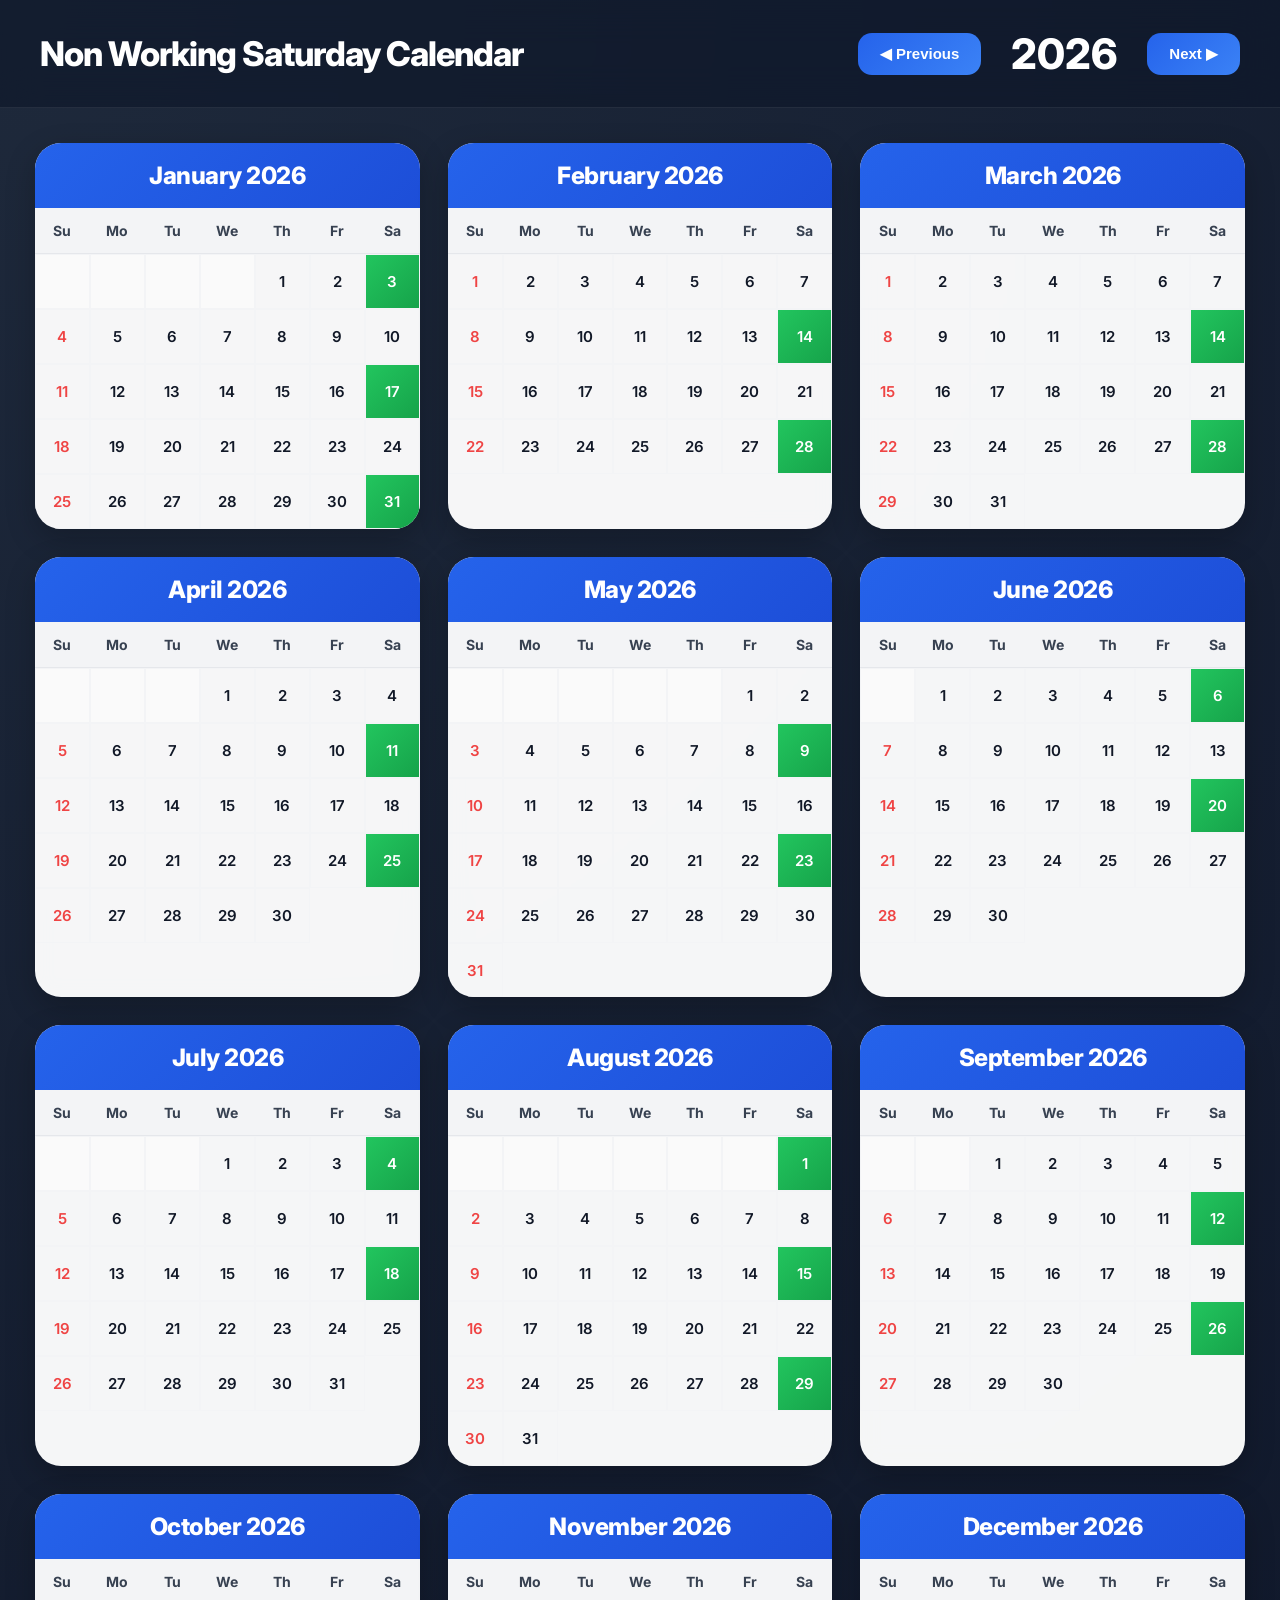
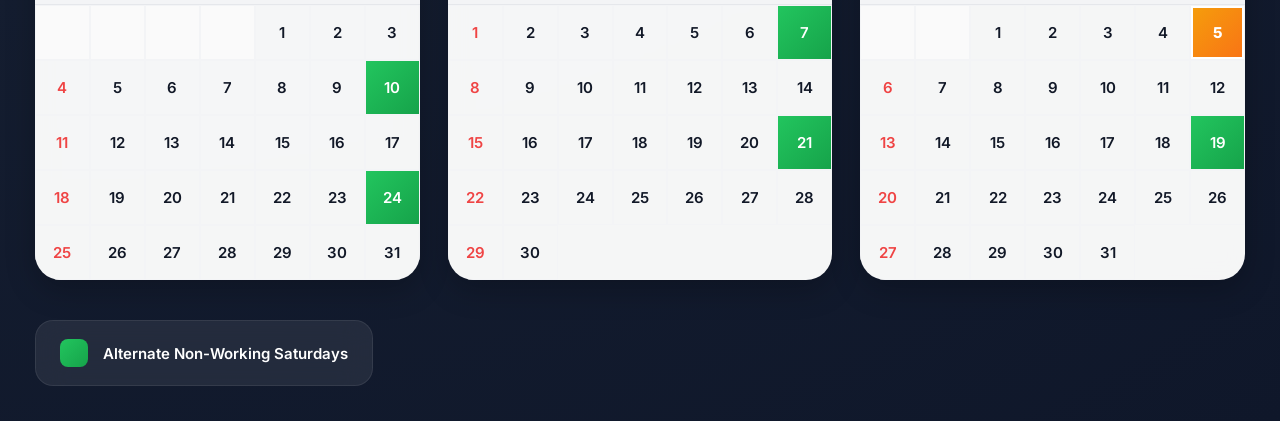
==== index.html @ d21ef408 "Add initial HTML structure for calendar app" ====
<!DOCTYPE html>
<html lang="en">
<head>
<meta charset="UTF-8" />
<meta name="viewport" content="width=device-width, initial-scale=1.0"/>

<title> Non Working Saturday Calendar</title>

<link rel="preconnect" href="https://fonts.googleapis.com">
<link href="https://fonts.googleapis.com/css2?family=Inter:wght@400;500;600;700;800&display=swap" rel="stylesheet">

<style>

:root{

    --bg:#0f172a;
    --card:#ffffff;
    --primary:#2563eb;
    --primary-dark:#1d4ed8;
    --green:#22c55e;
    --red:#ef4444;
    --text:#111827;
    --muted:#6b7280;
    --border:#e5e7eb;
}

*{
    margin:0;
    padding:0;
    box-sizing:border-box;
}

body{

    font-family:'Inter',sans-serif;
    background:
        radial-gradient(circle at top left,#1e293b,#0f172a);
    min-height:100vh;
    color:white;
}

/* HEADER */

.topbar{

    display:flex;
    justify-content:space-between;
    align-items:center;

    padding:28px 40px;

    backdrop-filter:blur(20px);

    background:rgba(15,23,42,0.65);

    border-bottom:1px solid rgba(255,255,255,0.08);

    position:sticky;
    top:0;
    z-index:999;
}

.logo{

    font-size:34px;
    font-weight:800;
    letter-spacing:-1px;
}

.controls{

    display:flex;
    align-items:center;
    gap:18px;
}

.nav-btn{

    border:none;
    background:linear-gradient(
        135deg,
        var(--primary),
        #3b82f6
    );

    color:white;

    padding:12px 22px;

    border-radius:14px;

    font-size:15px;
    font-weight:700;

    cursor:pointer;

    transition:0.25s;
}

.nav-btn:hover{

    transform:translateY(-2px);

    background:linear-gradient(
        135deg,
        var(--primary-dark),
        var(--primary)
    );
}

.year{

    font-size:42px;
    font-weight:800;
    min-width:130px;
    text-align:center;
}

/* MAIN */

.container{

    padding:35px;
}

/* GRID */

.calendar-grid{

    display:grid;

    grid-template-columns:
        repeat(auto-fit,minmax(340px,1fr));

    gap:28px;
}

/* CARD */

.month-card{

    background:rgba(255,255,255,0.96);

    backdrop-filter:blur(10px);

    border-radius:26px;

    overflow:hidden;

    box-shadow:
        0 10px 30px rgba(0,0,0,0.22);

    transition:0.3s;
}

.month-card:hover{

    transform:translateY(-6px);

    box-shadow:
        0 18px 40px rgba(0,0,0,0.30);
}

.month-header{

    background:
        linear-gradient(
            135deg,
            #2563eb,
            #1d4ed8
        );

    padding:18px;

    text-align:center;

    font-size:24px;
    font-weight:800;

    color:white;

    letter-spacing:-0.5px;
}

/* WEEK HEADER */

.week-header,
.days-grid{

    display:grid;
    grid-template-columns:repeat(7,1fr);
}

.week-header div{

    text-align:center;

    padding:14px 0;

    background:#f3f4f6;

    color:#374151;

    font-weight:700;

    font-size:14px;

    border-bottom:1px solid var(--border);
}

/* DAY CELL */

.day{

    aspect-ratio:1/1;

    display:flex;

    align-items:center;
    justify-content:center;

    font-size:15px;
    font-weight:600;

    color:var(--text);

    border:1px solid #f3f4f6;

    transition:0.2s;

    position:relative;
}

.day:hover{

    background:#eff6ff;
}

.empty{

    background:#fafafa;
}

.sunday{

    color:var(--red);
}

.non-working{

    background:
        linear-gradient(
            135deg,
            #22c55e,
            #16a34a
        );

    color:white;
}

.today{

    background:
        linear-gradient(
            135deg,
            #f59e0b,
            #f97316
        );

    color:white;

    font-weight:800;

    box-shadow:
        inset 0 0 0 2px white;
}

/* LEGEND */

.legend{

    display:flex;
    align-items:center;
    gap:15px;

    margin-top:40px;

    background:rgba(255,255,255,0.08);

    border:1px solid rgba(255,255,255,0.08);

    padding:18px 24px;

    border-radius:18px;

    width:max-content;

    backdrop-filter:blur(15px);
}

.legend-box{

    width:28px;
    height:28px;

    border-radius:8px;

    background:
        linear-gradient(
            135deg,
            #22c55e,
            #16a34a
        );
}

.legend span{

    font-size:15px;
    font-weight:600;
}

/* MOBILE */

@media(max-width:768px){

    .topbar{

        flex-direction:column;
        gap:20px;
        padding:25px;
    }

    .controls{

        width:100%;
        justify-content:center;
    }

    .logo{

        font-size:28px;
    }

    .year{

        font-size:32px;
    }

    .container{

        padding:20px;
    }

    .calendar-grid{

        grid-template-columns:1fr;
    }
}

</style>
</head>

<body>

<div class="topbar">

    <div class="logo">
        Non Working Saturday Calendar
    </div>

    <div class="controls">

        <button class="nav-btn"
            onclick="changeYear(-1)">
            ◀ Previous
        </button>

        <div class="year"
            id="yearTitle">
            2026
        </div>

        <button class="nav-btn"
            onclick="changeYear(1)">
            Next ▶
        </button>

    </div>

</div>

<div class="container">

    <div class="calendar-grid"
        id="calendarGrid">
    </div>

    <div class="legend">

        <div class="legend-box"></div>

        <span>
            Alternate Non-Working Saturdays
        </span>

    </div>

</div>

<script>

let currentYear = 2026;

const months = [

    "January","February","March","April",
    "May","June","July","August",
    "September","October","November","December"
];

function changeYear(step){

    currentYear += step;

    renderCalendar();
}

function isNonWorkingSaturday(
    year,
    month,
    day
){

    const date =
        new Date(year,month,day);

    if(date.getDay() !== 6){
        return false;
    }

    const reference =
        new Date(2026,0,3);

    const diff =
        Math.floor(
            (date - reference) /
            (1000 * 60 * 60 * 24)
        );

    const weeks =
        Math.floor(diff / 7);

    return weeks % 2 === 0;
}

function renderCalendar(){

    document.getElementById(
        "yearTitle"
    ).innerText = currentYear;

    const grid =
        document.getElementById(
            "calendarGrid"
        );

    grid.innerHTML = "";

    for(let month=0; month<12; month++){

        const card =
            document.createElement("div");

        card.className = "month-card";

        // Header
        const header =
            document.createElement("div");

        header.className =
            "month-header";

        header.innerText =
            `${months[month]} ${currentYear}`;

        card.appendChild(header);

        // Week Header
        const weekHeader =
            document.createElement("div");

        weekHeader.className =
            "week-header";

        ["Su","Mo","Tu","We","Th","Fr","Sa"]
            .forEach(day => {

                const el =
                    document.createElement("div");

                el.innerText = day;

                weekHeader.appendChild(el);
            });

        card.appendChild(weekHeader);

        // Days Grid
        const daysGrid =
            document.createElement("div");

        daysGrid.className =
            "days-grid";

        const firstDay =
            new Date(
                currentYear,
                month,
                1
            ).getDay();

        const totalDays =
            new Date(
                currentYear,
                month + 1,
                0
            ).getDate();

        // Empty cells
        for(let i=0; i<firstDay; i++){

            const empty =
                document.createElement("div");

            empty.className =
                "day empty";

            daysGrid.appendChild(empty);
        }

        // Actual days
        for(let day=1; day<=totalDays; day++){

            const cell =
                document.createElement("div");

            cell.className = "day";

            cell.innerText = day;

            const date =
                new Date(
                    currentYear,
                    month,
                    day
                );

            // Sunday
            if(date.getDay() === 0){

                cell.classList.add("sunday");
            }

            // Alternate Saturday
            if(
                isNonWorkingSaturday(
                    currentYear,
                    month,
                    day
                )
            ){

                cell.classList.add(
                    "non-working"
                );
            }

            // Today
            const today =
                new Date();

            if(
                today.getDate() === day &&
                today.getMonth() === month &&
                today.getFullYear() === currentYear
            ){

                cell.classList.add("today");
            }

            daysGrid.appendChild(cell);
        }

        card.appendChild(daysGrid);

        grid.appendChild(card);
    }
}

renderCalendar();

</script>

</body>
</html>
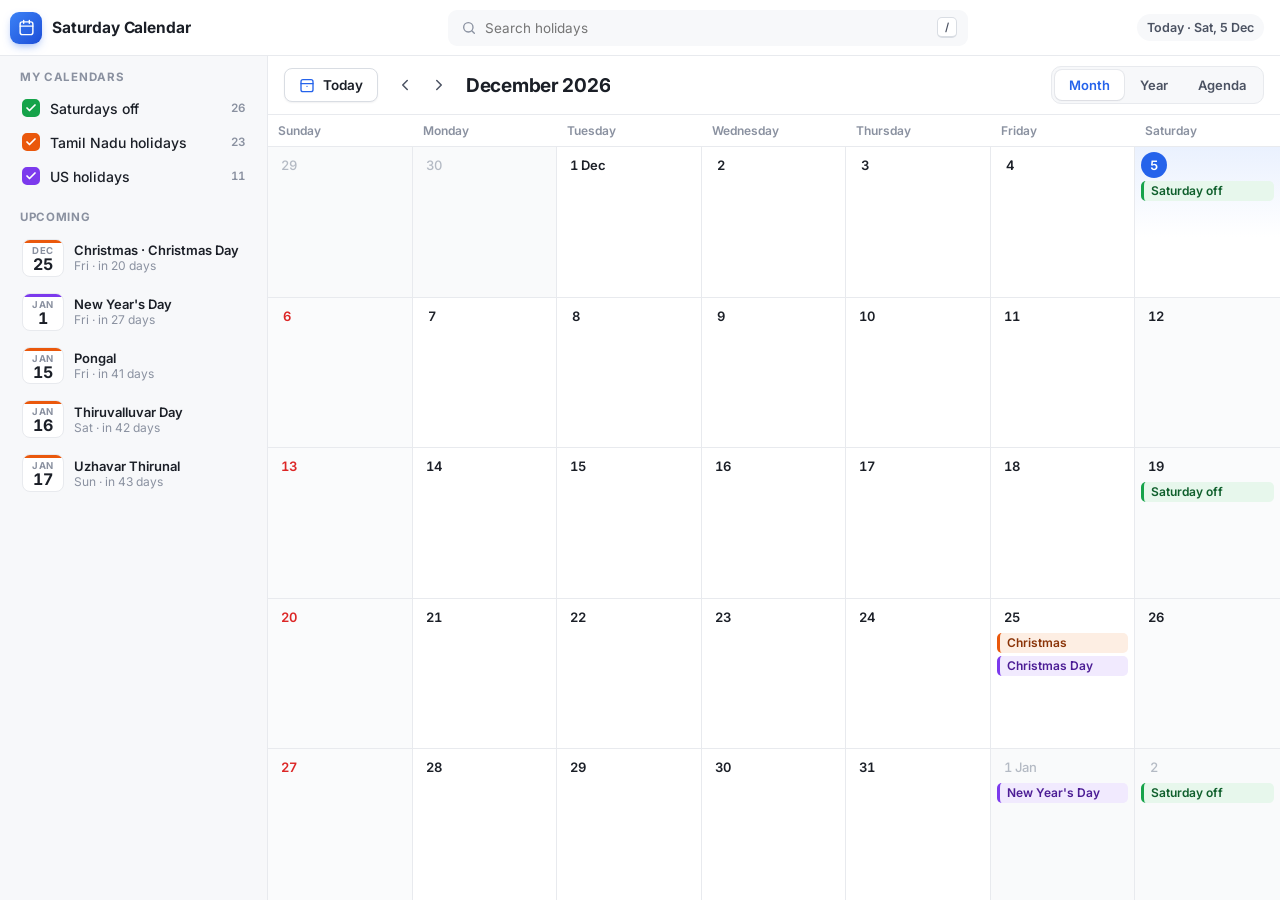
==== commit 715c3235: "Merge pull request #1 from Elanchezhiyan-P/dev Redesign calendar: month/year/agenda views with TN & " ====
--- a/index.html
+++ b/index.html
@@ -2,604 +2,89 @@
 <html lang="en">
 <head>
 <meta charset="UTF-8" />
-<meta name="viewport" content="width=device-width, initial-scale=1.0"/>
-
-<title> Non Working Saturday Calendar</title>
-
+<meta name="viewport" content="width=device-width, initial-scale=1.0" />
+<title>Saturday Calendar</title>
+<meta name="description" content="Alternate non-working Saturdays with Tamil Nadu and US public holidays — day, week, month, year and agenda views." />
 <link rel="preconnect" href="https://fonts.googleapis.com">
-<link href="https://fonts.googleapis.com/css2?family=Inter:wght@400;500;600;700;800&display=swap" rel="stylesheet">
-
-<style>
-
-:root{
-
-    --bg:#0f172a;
-    --card:#ffffff;
-    --primary:#2563eb;
-    --primary-dark:#1d4ed8;
-    --green:#22c55e;
-    --red:#ef4444;
-    --text:#111827;
-    --muted:#6b7280;
-    --border:#e5e7eb;
-}
-
-*{
-    margin:0;
-    padding:0;
-    box-sizing:border-box;
-}
-
-body{
-
-    font-family:'Inter',sans-serif;
-    background:
-        radial-gradient(circle at top left,#1e293b,#0f172a);
-    min-height:100vh;
-    color:white;
-}
-
-/* HEADER */
-
-.topbar{
-
-    display:flex;
-    justify-content:space-between;
-    align-items:center;
-
-    padding:28px 40px;
-
-    backdrop-filter:blur(20px);
-
-    background:rgba(15,23,42,0.65);
-
-    border-bottom:1px solid rgba(255,255,255,0.08);
-
-    position:sticky;
-    top:0;
-    z-index:999;
-}
-
-.logo{
-
-    font-size:34px;
-    font-weight:800;
-    letter-spacing:-1px;
-}
-
-.controls{
-
-    display:flex;
-    align-items:center;
-    gap:18px;
-}
-
-.nav-btn{
-
-    border:none;
-    background:linear-gradient(
-        135deg,
-        var(--primary),
-        #3b82f6
-    );
-
-    color:white;
-
-    padding:12px 22px;
-
-    border-radius:14px;
-
-    font-size:15px;
-    font-weight:700;
-
-    cursor:pointer;
-
-    transition:0.25s;
-}
-
-.nav-btn:hover{
-
-    transform:translateY(-2px);
-
-    background:linear-gradient(
-        135deg,
-        var(--primary-dark),
-        var(--primary)
-    );
-}
-
-.year{
-
-    font-size:42px;
-    font-weight:800;
-    min-width:130px;
-    text-align:center;
-}
-
-/* MAIN */
-
-.container{
-
-    padding:35px;
-}
-
-/* GRID */
-
-.calendar-grid{
-
-    display:grid;
-
-    grid-template-columns:
-        repeat(auto-fit,minmax(340px,1fr));
-
-    gap:28px;
-}
-
-/* CARD */
-
-.month-card{
-
-    background:rgba(255,255,255,0.96);
-
-    backdrop-filter:blur(10px);
-
-    border-radius:26px;
-
-    overflow:hidden;
-
-    box-shadow:
-        0 10px 30px rgba(0,0,0,0.22);
-
-    transition:0.3s;
-}
-
-.month-card:hover{
-
-    transform:translateY(-6px);
-
-    box-shadow:
-        0 18px 40px rgba(0,0,0,0.30);
-}
-
-.month-header{
-
-    background:
-        linear-gradient(
-            135deg,
-            #2563eb,
-            #1d4ed8
-        );
-
-    padding:18px;
-
-    text-align:center;
-
-    font-size:24px;
-    font-weight:800;
-
-    color:white;
-
-    letter-spacing:-0.5px;
-}
-
-/* WEEK HEADER */
-
-.week-header,
-.days-grid{
-
-    display:grid;
-    grid-template-columns:repeat(7,1fr);
-}
-
-.week-header div{
-
-    text-align:center;
-
-    padding:14px 0;
-
-    background:#f3f4f6;
-
-    color:#374151;
-
-    font-weight:700;
-
-    font-size:14px;
-
-    border-bottom:1px solid var(--border);
-}
-
-/* DAY CELL */
-
-.day{
-
-    aspect-ratio:1/1;
-
-    display:flex;
-
-    align-items:center;
-    justify-content:center;
-
-    font-size:15px;
-    font-weight:600;
-
-    color:var(--text);
-
-    border:1px solid #f3f4f6;
-
-    transition:0.2s;
-
-    position:relative;
-}
-
-.day:hover{
-
-    background:#eff6ff;
-}
-
-.empty{
-
-    background:#fafafa;
-}
-
-.sunday{
-
-    color:var(--red);
-}
-
-.non-working{
-
-    background:
-        linear-gradient(
-            135deg,
-            #22c55e,
-            #16a34a
-        );
-
-    color:white;
-}
-
-.today{
-
-    background:
-        linear-gradient(
-            135deg,
-            #f59e0b,
-            #f97316
-        );
-
-    color:white;
-
-    font-weight:800;
-
-    box-shadow:
-        inset 0 0 0 2px white;
-}
-
-/* LEGEND */
-
-.legend{
-
-    display:flex;
-    align-items:center;
-    gap:15px;
-
-    margin-top:40px;
-
-    background:rgba(255,255,255,0.08);
-
-    border:1px solid rgba(255,255,255,0.08);
-
-    padding:18px 24px;
-
-    border-radius:18px;
-
-    width:max-content;
-
-    backdrop-filter:blur(15px);
-}
-
-.legend-box{
-
-    width:28px;
-    height:28px;
-
-    border-radius:8px;
-
-    background:
-        linear-gradient(
-            135deg,
-            #22c55e,
-            #16a34a
-        );
-}
-
-.legend span{
-
-    font-size:15px;
-    font-weight:600;
-}
-
-/* MOBILE */
-
-@media(max-width:768px){
-
-    .topbar{
-
-        flex-direction:column;
-        gap:20px;
-        padding:25px;
-    }
-
-    .controls{
-
-        width:100%;
-        justify-content:center;
-    }
-
-    .logo{
-
-        font-size:28px;
-    }
-
-    .year{
-
-        font-size:32px;
-    }
-
-    .container{
-
-        padding:20px;
-    }
-
-    .calendar-grid{
-
-        grid-template-columns:1fr;
-    }
-}
-
-</style>
+<link rel="preconnect" href="https://fonts.gstatic.com" crossorigin>
+<link href="https://fonts.googleapis.com/css2?family=Inter:wght@400;500;600;700&display=swap" rel="stylesheet">
+<link rel="stylesheet" href="styles.css">
 </head>
-
 <body>
 
-<div class="topbar">
+<!-- ===== App bar ===== -->
+<header class="appbar">
+  <div class="appbar-left">
+    <button class="icon-btn menu-btn" id="menuBtn" aria-label="Toggle sidebar" title="Toggle sidebar">
+      <svg viewBox="0 0 24 24"><path d="M4 6h16M4 12h16M4 18h16"/></svg>
+    </button>
+    <div class="brand">
+      <div class="logo" aria-hidden="true">
+        <svg viewBox="0 0 24 24"><rect x="3" y="4" width="18" height="18" rx="3"/><path d="M16 2v4M8 2v4M3 10h18"/></svg>
+      </div>
+      <span class="brand-name">Saturday Calendar</span>
+    </div>
+  </div>
 
-    <div class="logo">
-        Non Working Saturday Calendar
+  <div class="search" id="searchBox">
+    <svg viewBox="0 0 24 24"><circle cx="11" cy="11" r="7"/><path d="m20 20-3.5-3.5"/></svg>
+    <input id="search" type="search" placeholder="Search holidays" autocomplete="off" aria-label="Search holidays" />
+    <kbd>/</kbd>
+    <div class="search-results" id="searchResults" role="listbox" hidden></div>
+  </div>
+
+  <div class="appbar-right">
+    <div class="today-pill" id="todayPill"></div>
+  </div>
+</header>
+
+<div class="shell">
+  <!-- ===== Sidebar ===== -->
+  <aside class="sidebar" id="sidebar">
+    <section class="side-sec">
+      <h3>My calendars</h3>
+      <div class="cals" role="group" aria-label="Show on calendar">
+        <label class="cal sat"><input type="checkbox" data-key="sat" checked><span class="box"><svg viewBox="0 0 24 24"><path d="M20 6 9 17l-5-5"/></svg></span><span class="cal-name">Saturdays off</span><span class="cal-count" id="c-sat"></span></label>
+        <label class="cal tn"><input type="checkbox" data-key="tn" checked><span class="box"><svg viewBox="0 0 24 24"><path d="M20 6 9 17l-5-5"/></svg></span><span class="cal-name">Tamil Nadu holidays</span><span class="cal-count" id="c-tn"></span></label>
+        <label class="cal us"><input type="checkbox" data-key="us" checked><span class="box"><svg viewBox="0 0 24 24"><path d="M20 6 9 17l-5-5"/></svg></span><span class="cal-name">US holidays</span><span class="cal-count" id="c-us"></span></label>
+      </div>
+      <p class="side-note" id="tnNote" hidden></p>
+    </section>
+
+    <section class="side-sec">
+      <h3>Upcoming</h3>
+      <div class="upcoming" id="upcoming"></div>
+    </section>
+  </aside>
+  <div class="scrim" id="scrim"></div>
+
+  <!-- ===== Main ===== -->
+  <main class="main">
+    <div class="toolbar">
+      <div class="tb-left">
+        <button class="btn" id="todayBtn" title="Go to today (T)">
+          <svg viewBox="0 0 24 24"><rect x="3" y="4" width="18" height="18" rx="3"/><path d="M3 10h18M12 14h.01"/></svg>
+          Today
+        </button>
+        <div class="nav-arrows">
+          <button class="icon-btn" id="prevBtn" aria-label="Previous" title="Previous (←)"><svg viewBox="0 0 24 24"><path d="m15 18-6-6 6-6"/></svg></button>
+          <button class="icon-btn" id="nextBtn" aria-label="Next" title="Next (→)"><svg viewBox="0 0 24 24"><path d="m9 18 6-6-6-6"/></svg></button>
+        </div>
+        <h1 class="range" id="rangeTitle" aria-live="polite"></h1>
+      </div>
+      <div class="views" role="tablist" aria-label="Calendar view">
+        <button role="tab" data-view="month" title="Month (M)">Month</button>
+        <button role="tab" data-view="year" title="Year (Y)">Year</button>
+        <button role="tab" data-view="agenda" title="Agenda (A)">Agenda</button>
+      </div>
     </div>
-
-    <div class="controls">
-
-        <button class="nav-btn"
-            onclick="changeYear(-1)">
-            ◀ Previous
-        </button>
-
-        <div class="year"
-            id="yearTitle">
-            2026
-        </div>
-
-        <button class="nav-btn"
-            onclick="changeYear(1)">
-            Next ▶
-        </button>
-
-    </div>
-
+    <div class="view" id="view"></div>
+  </main>
 </div>
 
-<div class="container">
+<div class="pop" id="pop" role="dialog" aria-modal="false" hidden></div>
+<div class="tip" id="tip" role="tooltip"></div>
 
-    <div class="calendar-grid"
-        id="calendarGrid">
-    </div>
-
-    <div class="legend">
-
-        <div class="legend-box"></div>
-
-        <span>
-            Alternate Non-Working Saturdays
-        </span>
-
-    </div>
-
-</div>
-
-<script>
-
-let currentYear = 2026;
-
-const months = [
-
-    "January","February","March","April",
-    "May","June","July","August",
-    "September","October","November","December"
-];
-
-function changeYear(step){
-
-    currentYear += step;
-
-    renderCalendar();
-}
-
-function isNonWorkingSaturday(
-    year,
-    month,
-    day
-){
-
-    const date =
-        new Date(year,month,day);
-
-    if(date.getDay() !== 6){
-        return false;
-    }
-
-    const reference =
-        new Date(2026,0,3);
-
-    const diff =
-        Math.floor(
-            (date - reference) /
-            (1000 * 60 * 60 * 24)
-        );
-
-    const weeks =
-        Math.floor(diff / 7);
-
-    return weeks % 2 === 0;
-}
-
-function renderCalendar(){
-
-    document.getElementById(
-        "yearTitle"
-    ).innerText = currentYear;
-
-    const grid =
-        document.getElementById(
-            "calendarGrid"
-        );
-
-    grid.innerHTML = "";
-
-    for(let month=0; month<12; month++){
-
-        const card =
-            document.createElement("div");
-
-        card.className = "month-card";
-
-        // Header
-        const header =
-            document.createElement("div");
-
-        header.className =
-            "month-header";
-
-        header.innerText =
-            `${months[month]} ${currentYear}`;
-
-        card.appendChild(header);
-
-        // Week Header
-        const weekHeader =
-            document.createElement("div");
-
-        weekHeader.className =
-            "week-header";
-
-        ["Su","Mo","Tu","We","Th","Fr","Sa"]
-            .forEach(day => {
-
-                const el =
-                    document.createElement("div");
-
-                el.innerText = day;
-
-                weekHeader.appendChild(el);
-            });
-
-        card.appendChild(weekHeader);
-
-        // Days Grid
-        const daysGrid =
-            document.createElement("div");
-
-        daysGrid.className =
-            "days-grid";
-
-        const firstDay =
-            new Date(
-                currentYear,
-                month,
-                1
-            ).getDay();
-
-        const totalDays =
-            new Date(
-                currentYear,
-                month + 1,
-                0
-            ).getDate();
-
-        // Empty cells
-        for(let i=0; i<firstDay; i++){
-
-            const empty =
-                document.createElement("div");
-
-            empty.className =
-                "day empty";
-
-            daysGrid.appendChild(empty);
-        }
-
-        // Actual days
-        for(let day=1; day<=totalDays; day++){
-
-            const cell =
-                document.createElement("div");
-
-            cell.className = "day";
-
-            cell.innerText = day;
-
-            const date =
-                new Date(
-                    currentYear,
-                    month,
-                    day
-                );
-
-            // Sunday
-            if(date.getDay() === 0){
-
-                cell.classList.add("sunday");
-            }
-
-            // Alternate Saturday
-            if(
-                isNonWorkingSaturday(
-                    currentYear,
-                    month,
-                    day
-                )
-            ){
-
-                cell.classList.add(
-                    "non-working"
-                );
-            }
-
-            // Today
-            const today =
-                new Date();
-
-            if(
-                today.getDate() === day &&
-                today.getMonth() === month &&
-                today.getFullYear() === currentYear
-            ){
-
-                cell.classList.add("today");
-            }
-
-            daysGrid.appendChild(cell);
-        }
-
-        card.appendChild(daysGrid);
-
-        grid.appendChild(card);
-    }
-}
-
-renderCalendar();
-
-</script>
-
+<script src="app.js"></script>
 </body>
 </html>
--- a/styles.css
+++ b/styles.css
@@ -0,0 +1,281 @@
+/* =========================================================
+   Saturday Calendar — Outlook-style white theme
+   ========================================================= */
+:root{
+  --bg:#ffffff;
+  --side:#f7f8fa;
+  --subtle:#fafbfc;
+  --hover:#f2f4f7;
+  --line:#e8eaee;
+  --line-2:#d9dde3;
+  --ink:#1b1f27;
+  --ink-2:#4b5262;
+  --ink-3:#8a91a0;
+
+  --accent:#2563eb;
+  --accent-2:#1d4ed8;
+  --accent-soft:#eaf1fe;
+  --accent-ring:rgba(37,99,235,.25);
+  --now:#e11d48;
+  --sun:#dc2626;
+
+  /* calendar colours: strong / soft background / ink text */
+  --sat:#16a34a;  --sat-soft:#e7f7ec;  --sat-ink:#0f5f2c;
+  --tn:#ea580c;   --tn-soft:#fdeee3;   --tn-ink:#8a3307;
+  --us:#7c3aed;   --us-soft:#f1eafe;   --us-ink:#4c1d95;
+
+  --r:10px;
+  --shadow-sm:0 1px 2px rgba(16,24,40,.06);
+  --shadow-md:0 4px 12px -2px rgba(16,24,40,.10),0 2px 4px -2px rgba(16,24,40,.06);
+  --shadow-lg:0 20px 48px -12px rgba(16,24,40,.28),0 4px 10px -4px rgba(16,24,40,.08);
+}
+
+*{margin:0;padding:0;box-sizing:border-box}
+html,body{height:100%}
+body{
+  font-family:"Segoe UI Variable Text","Segoe UI",Inter,system-ui,-apple-system,sans-serif;
+  color:var(--ink);background:var(--bg);font-size:14px;
+  display:grid;grid-template-rows:56px minmax(0,1fr);overflow:hidden;
+  -webkit-font-smoothing:antialiased;
+}
+button{font:inherit;color:inherit;background:none;border:0;cursor:pointer}
+svg{display:block;fill:none;stroke:currentColor;stroke-width:2;stroke-linecap:round;stroke-linejoin:round}
+kbd{font-family:inherit;font-size:11px;font-weight:600;color:var(--ink-2);background:#fff;border:1px solid var(--line-2);border-bottom-width:2px;border-radius:5px;padding:0 5px;min-width:20px;display:inline-block;text-align:center;line-height:18px}
+.num{font-variant-numeric:tabular-nums}
+:focus-visible{outline:2px solid var(--accent);outline-offset:2px}
+
+/* ---------- Buttons ---------- */
+.icon-btn{width:34px;height:34px;border-radius:8px;display:grid;place-items:center;color:var(--ink-2);transition:background .12s,color .12s}
+.icon-btn:hover{background:var(--hover);color:var(--ink)}
+.icon-btn svg{width:18px;height:18px}
+.icon-btn.sm{width:28px;height:28px}
+.icon-btn.sm svg{width:16px;height:16px}
+.btn{height:34px;padding:0 14px;border-radius:8px;border:1px solid var(--line-2);background:#fff;display:inline-flex;align-items:center;gap:8px;font-weight:600;font-size:13.5px;box-shadow:var(--shadow-sm);transition:background .12s,border-color .12s}
+.btn:hover{background:var(--hover)}
+.btn svg{width:16px;height:16px;color:var(--accent)}
+
+/* ---------- App bar ---------- */
+.appbar{
+  display:grid;grid-template-columns:268px minmax(0,1fr) auto;align-items:center;gap:16px;
+  padding:0 16px 0 10px;border-bottom:1px solid var(--line);background:#fff;position:relative;z-index:30;
+}
+.appbar-left{display:flex;align-items:center;gap:6px}
+.brand{display:flex;align-items:center;gap:10px}
+.logo{width:32px;height:32px;border-radius:9px;display:grid;place-items:center;color:#fff;background:linear-gradient(135deg,#3b82f6,var(--accent-2));box-shadow:0 4px 10px -3px rgba(37,99,235,.55)}
+.logo svg{width:17px;height:17px}
+.brand-name{font-size:15.5px;font-weight:700;letter-spacing:-.01em;white-space:nowrap}
+
+.search{position:relative;max-width:520px;width:100%;justify-self:center;display:flex;align-items:center;gap:8px;height:36px;padding:0 10px 0 12px;border-radius:9px;background:var(--side);border:1px solid transparent;transition:border-color .12s,background .12s,box-shadow .12s}
+.search:focus-within{background:#fff;border-color:var(--accent);box-shadow:0 0 0 3px var(--accent-ring)}
+.search > svg{width:16px;height:16px;color:var(--ink-3);flex:none}
+.search input{flex:1;min-width:0;border:0;background:none;font:inherit;color:var(--ink);outline:none;font-size:13.5px}
+.search input::-webkit-search-cancel-button{display:none}
+.search:focus-within kbd{display:none}
+.search-results{position:absolute;left:0;right:0;top:calc(100% + 6px);background:#fff;border:1px solid var(--line);border-radius:12px;box-shadow:var(--shadow-lg);padding:6px;max-height:60vh;overflow:auto}
+.search-results[hidden]{display:none}
+.sr{display:grid;grid-template-columns:4px 64px minmax(0,1fr) auto;gap:10px;align-items:center;width:100%;text-align:left;padding:8px 10px;border-radius:8px}
+.sr:hover,.sr.active{background:var(--hover)}
+.sr .bar{height:28px;border-radius:2px}
+.sr .when{font-size:12px;color:var(--ink-2);font-weight:600}
+.sr .what{font-weight:600;white-space:nowrap;overflow:hidden;text-overflow:ellipsis}
+.sr .what mark{background:#fef08a;color:inherit;border-radius:2px}
+.sr .yr{font-size:12px;color:var(--ink-3)}
+.sr-empty{padding:14px;color:var(--ink-3);font-size:13px;text-align:center}
+
+.appbar-right{display:flex;align-items:center;gap:6px}
+.today-pill{font-size:12.5px;font-weight:600;color:var(--ink-2);padding:6px 10px;border-radius:999px;background:var(--side);white-space:nowrap}
+.menu-btn{display:none}
+
+/* ---------- Shell ---------- */
+.shell{display:grid;grid-template-columns:268px minmax(0,1fr);min-height:0}
+.sidebar,.view,.search-results{scrollbar-width:thin;scrollbar-color:#cfd4dc transparent}
+.sidebar{background:var(--side);border-right:1px solid var(--line);overflow:auto;padding:14px 14px 20px;display:flex;flex-direction:column;gap:18px}
+.scrim{display:none}
+
+/* Sidebar sections */
+.side-sec h3{font-size:11.5px;font-weight:700;letter-spacing:.06em;text-transform:uppercase;color:var(--ink-3);padding:0 6px 8px}
+.cals{display:flex;flex-direction:column;gap:2px}
+.cal{position:relative;display:flex;align-items:center;gap:10px;padding:7px 8px;border-radius:8px;cursor:pointer;user-select:none;font-weight:500}
+.cal:hover{background:var(--hover)}
+.cal input{position:absolute;opacity:0;pointer-events:none}
+.box{width:18px;height:18px;border-radius:5px;border:2px solid var(--c);display:grid;place-items:center;flex:none;transition:background .12s}
+.box svg{width:12px;height:12px;stroke:#fff;stroke-width:3.5;opacity:0}
+.cal input:checked + .box{background:var(--c)}
+.cal input:checked + .box svg{opacity:1}
+.cal input:focus-visible + .box{outline:2px solid var(--c);outline-offset:2px}
+.cal-name{flex:1}
+.cal-count{font-size:11.5px;font-weight:600;color:var(--ink-3);font-variant-numeric:tabular-nums}
+.cal.sat{--c:var(--sat)} .cal.tn{--c:var(--tn)} .cal.us{--c:var(--us)}
+.side-note{margin:8px 6px 0;font-size:12px;color:var(--tn-ink);background:var(--tn-soft);border-radius:8px;padding:8px 10px;line-height:1.45}
+.side-note[hidden]{display:none}
+.side-note.error{color:#9f1239;background:#ffe4e6}
+
+.upcoming{display:flex;flex-direction:column;gap:2px}
+.up{display:grid;grid-template-columns:42px minmax(0,1fr);gap:10px;align-items:center;text-align:left;padding:7px 8px;border-radius:8px}
+.up:hover{background:var(--hover)}
+.up-date{border-radius:8px;background:#fff;border:1px solid var(--line);text-align:center;padding:3px 0;position:relative;overflow:hidden}
+.up-date::before{content:"";position:absolute;inset:0 0 auto 0;height:3px;background:var(--c)}
+.up-date .m{font-size:9.5px;font-weight:700;text-transform:uppercase;letter-spacing:.06em;color:var(--ink-3);margin-top:2px}
+.up-date .dd{font-size:16px;font-weight:700;line-height:1.05}
+.up-name{font-weight:600;font-size:13px;white-space:nowrap;overflow:hidden;text-overflow:ellipsis}
+.up-meta{font-size:12px;color:var(--ink-3)}
+.up-empty{padding:6px 8px;color:var(--ink-3);font-size:13px}
+
+/* ---------- Main + toolbar ---------- */
+.main{display:grid;grid-template-rows:auto minmax(0,1fr);min-width:0;min-height:0}
+.toolbar{display:flex;align-items:center;justify-content:space-between;gap:12px;padding:10px 16px;border-bottom:1px solid var(--line);flex-wrap:wrap}
+.tb-left{display:flex;align-items:center;gap:10px;min-width:0}
+.nav-arrows{display:flex}
+.range{font-size:19px;font-weight:700;letter-spacing:-.015em;white-space:nowrap;overflow:hidden;text-overflow:ellipsis}
+.range small{font-weight:500;color:var(--ink-3);font-size:14px;margin-left:8px}
+.views{display:flex;background:var(--side);border:1px solid var(--line);border-radius:10px;padding:3px;gap:2px}
+.views button{height:30px;padding:0 14px;border-radius:7px;font-size:13px;font-weight:600;color:var(--ink-2);transition:background .12s,color .12s}
+.views button:hover{color:var(--ink)}
+.views button[aria-selected="true"]{background:#fff;color:var(--accent);box-shadow:var(--shadow-sm),0 0 0 1px var(--line)}
+.view{position:relative;min-height:0;overflow:auto}
+
+/* ---------- Event chips (month / all-day) ---------- */
+.chip{
+  display:block;width:100%;text-align:left;font-size:12px;font-weight:600;line-height:20px;
+  padding:0 8px 0 7px;border-radius:5px;border-left:3px solid var(--c);
+  background:var(--cs);color:var(--ci);white-space:nowrap;overflow:hidden;text-overflow:ellipsis;
+  transition:filter .12s, box-shadow .12s;
+}
+.chip:hover{filter:brightness(.96);box-shadow:var(--shadow-sm)}
+.chip.sat,.c-sat{--c:var(--sat);--cs:var(--sat-soft);--ci:var(--sat-ink)}
+.chip.tn,.c-tn{--c:var(--tn);--cs:var(--tn-soft);--ci:var(--tn-ink)}
+.chip.us,.c-us{--c:var(--us);--cs:var(--us-soft);--ci:var(--us-ink)}
+
+/* ---------- Month view ---------- */
+.mv{display:grid;grid-template-rows:auto minmax(0,1fr);height:100%;min-height:560px}
+.mv-head{display:grid;grid-template-columns:repeat(7,minmax(0,1fr));border-bottom:1px solid var(--line)}
+.mv-head div{padding:8px 10px;font-size:12px;font-weight:600;color:var(--ink-3)}
+.mv-head .short{display:none}
+.mv-grid{display:grid;grid-template-columns:repeat(7,minmax(0,1fr));grid-template-rows:repeat(var(--weeks,6),minmax(84px,1fr))}
+.mv-cell{min-width:0;border-right:1px solid var(--line);border-bottom:1px solid var(--line);padding:5px 6px 6px;display:flex;flex-direction:column;gap:3px;overflow:hidden;transition:background .12s}
+.mv-cell:nth-child(7n){border-right:0}
+.mv-cell:nth-last-child(-n+7){border-bottom:0}
+.mv-cell.wkend{background:var(--subtle)}
+.mv-cell.out{background:#f9fafb}
+.mv-cell:hover{background:#f5f7fa}
+.mv-num{align-self:flex-start;height:26px;min-width:26px;padding:0 7px;border-radius:13px;font-size:13px;font-weight:600;display:inline-flex;align-items:center;justify-content:center;flex:none}
+.mv-cell.sun .mv-num{color:var(--sun)}
+.mv-cell.out .mv-num{color:#b4bac4;font-weight:500}
+.mv-cell.today .mv-num{background:var(--accent);color:#fff}
+.mv-cell.today{background:linear-gradient(var(--accent-soft),transparent 60%)}
+
+/* ---------- Year view ---------- */
+.yv{display:grid;grid-template-columns:repeat(4,minmax(0,1fr));grid-auto-rows:minmax(0,1fr);gap:14px;padding:14px 16px 16px;height:100%;min-height:640px}
+.ym{border:1px solid var(--line);border-radius:12px;background:#fff;display:flex;flex-direction:column;min-height:0;overflow:hidden;box-shadow:var(--shadow-sm);transition:box-shadow .15s,border-color .15s}
+.ym:hover{box-shadow:var(--shadow-md);border-color:var(--line-2)}
+.ym.current{border-color:var(--accent);box-shadow:0 0 0 3px var(--accent-ring)}
+.ym-head{display:flex;align-items:center;justify-content:space-between;padding:9px 12px 4px;text-align:left}
+.ym-head span:first-child{font-weight:700;font-size:14px}
+.ym-head:hover span:first-child{color:var(--accent)}
+.ym-head .cnt{font-size:11px;font-weight:600;color:var(--ink-3)}
+.ym-dow,.ym-days{display:grid;grid-template-columns:repeat(7,1fr);padding:0 8px}
+.ym-dow span{text-align:center;font-size:10.5px;font-weight:600;color:var(--ink-3);padding:2px 0}
+.ym-days{flex:1;grid-template-rows:repeat(6,minmax(0,1fr));gap:2px;padding-bottom:8px;min-height:0}
+.yd{display:grid;place-items:center;font-size:12px;font-weight:600;border-radius:6px;min-height:22px}
+.yd:not(.empty):hover{background:var(--hover)}
+.yd.sun{color:var(--sun)}
+.yd.is-sat{background:var(--sat);color:#fff}
+.yd.is-tn{background:var(--tn);color:#fff}
+.yd.is-us{background:var(--us);color:#fff}
+.yd.is-tn.is-us{background:linear-gradient(135deg,var(--tn) 50%,var(--us) 50%)}
+.yd.is-sat.is-tn:not(.is-us){background:linear-gradient(135deg,var(--sat) 50%,var(--tn) 50%)}
+.yd.is-sat.is-us:not(.is-tn){background:linear-gradient(135deg,var(--sat) 50%,var(--us) 50%)}
+.yd.has-event:hover{filter:brightness(1.08);background-color:inherit}
+.yd.today{box-shadow:inset 0 0 0 2px var(--accent);color:var(--accent)}
+.yd.today.has-event{box-shadow:0 0 0 2px #fff,0 0 0 4px var(--accent);color:#fff}
+
+/* ---------- Agenda view ---------- */
+.ag{max-width:880px;margin:0 auto;padding:20px 20px 40px}
+.ag-stats{display:grid;grid-template-columns:repeat(4,minmax(0,1fr));gap:12px;margin-bottom:24px}
+.stat{background:#fff;border:1px solid var(--line);border-radius:12px;padding:14px 16px;box-shadow:var(--shadow-sm);position:relative;overflow:hidden}
+.stat::before{content:"";position:absolute;inset:0 auto 0 0;width:4px;background:var(--c,var(--accent))}
+.stat b{display:block;font-size:26px;font-weight:700;letter-spacing:-.02em;font-variant-numeric:tabular-nums}
+.stat span{font-size:12.5px;color:var(--ink-2);font-weight:500}
+.ag-month{position:sticky;top:0;z-index:1;background:rgba(255,255,255,.94);backdrop-filter:blur(6px);font-size:13px;font-weight:700;color:var(--ink-2);padding:10px 4px 8px;border-bottom:1px solid var(--line);display:flex;justify-content:space-between}
+.ag-month span{color:var(--ink-3);font-weight:600}
+.ag-row{display:grid;grid-template-columns:56px 4px minmax(0,1fr) auto;gap:14px;align-items:center;width:100%;text-align:left;padding:10px 4px;border-bottom:1px solid var(--line);transition:background .12s}
+.ag-row:hover{background:var(--subtle)}
+.ag-row.past{opacity:.5}
+.ag-date{text-align:center}
+.ag-date b{display:block;font-size:20px;font-weight:700;line-height:1.1}
+.ag-date span{font-size:11.5px;color:var(--ink-3);font-weight:600;text-transform:uppercase}
+.ag-row.today .ag-date b{color:var(--accent)}
+.ag-bars{display:flex;flex-direction:column;gap:2px;height:36px}
+.ag-bars i{flex:1;border-radius:2px;background:var(--c)}
+.ag-name{font-weight:600;font-size:14px}
+.ag-meta{display:flex;flex-wrap:wrap;gap:6px;margin-top:4px}
+.tag{font-size:11px;font-weight:600;padding:1px 8px;border-radius:999px;background:var(--cs);color:var(--ci)}
+.ag-rel{font-size:12.5px;color:var(--ink-3);font-weight:500;white-space:nowrap}
+.next{font-size:10.5px;font-weight:700;color:#fff;background:var(--accent);padding:2px 8px;border-radius:999px;margin-left:8px;vertical-align:2px}
+.ag-empty{text-align:center;color:var(--ink-3);padding:40px 0}
+
+/* ---------- Popover & tooltip ---------- */
+.pop{position:fixed;z-index:60;width:300px;background:#fff;border:1px solid var(--line);border-radius:12px;box-shadow:var(--shadow-lg);overflow:hidden;animation:pop-in .12s ease-out}
+.pop[hidden]{display:none}
+@keyframes pop-in{from{opacity:0;transform:translateY(4px)}to{opacity:1;transform:none}}
+.pop-head{display:flex;align-items:flex-start;justify-content:space-between;gap:8px;padding:12px 12px 8px 14px}
+.pop-head b{font-size:14.5px}
+.pop-head span{display:block;font-size:12px;color:var(--ink-3);margin-top:2px}
+.pop-body{padding:0 14px 12px}
+.ev-card{background:#fff;border:1px solid var(--line);border-left:4px solid var(--c);border-radius:10px;padding:9px 12px;margin-bottom:6px}
+.ev-card b{display:block;font-size:13.5px}
+.ev-card span{display:block;font-size:12px;color:var(--ink-3);margin-top:1px}
+.pop-foot{border-top:1px solid var(--line);padding:8px 10px;display:flex;justify-content:flex-end;gap:6px;background:var(--subtle)}
+.link-btn{font-size:13px;font-weight:600;color:var(--accent);padding:6px 10px;border-radius:7px}
+.link-btn:hover{background:var(--accent-soft)}
+
+.tip{position:fixed;z-index:70;pointer-events:none;max-width:280px;background:#1b1f27;color:#fff;border-radius:8px;padding:8px 11px;font-size:12.5px;line-height:1.5;box-shadow:var(--shadow-lg);opacity:0;transform:translateY(3px);transition:opacity .1s,transform .1s}
+.tip.show{opacity:1;transform:none}
+.tip .td{font-size:11.5px;color:#9aa3b2;font-weight:600;margin-bottom:2px}
+.tip .r{display:flex;gap:8px;align-items:flex-start}
+.tip .r i{width:8px;height:8px;border-radius:2px;margin-top:6px;flex:none;background:var(--c)}
+
+/* ---------- Animations ---------- */
+@keyframes flash{0%,100%{box-shadow:none}40%{box-shadow:inset 0 0 0 3px var(--accent)}}
+.flash{animation:flash .6s ease-in-out 2}
+
+/* ---------- Responsive ---------- */
+@media (max-width:1180px){
+  .yv{grid-template-columns:repeat(3,minmax(0,1fr));grid-auto-rows:minmax(240px,1fr);height:auto}
+}
+@media (max-width:960px){
+  body{grid-template-rows:56px minmax(0,1fr)}
+  .appbar{grid-template-columns:auto minmax(0,1fr) auto}
+  .menu-btn{display:grid}
+  .shell{grid-template-columns:minmax(0,1fr)}
+  .sidebar{position:fixed;z-index:40;top:56px;bottom:0;left:0;width:288px;transform:translateX(-100%);transition:transform .2s ease;box-shadow:var(--shadow-lg)}
+  body.nav-open .sidebar{transform:none}
+  body.nav-open .scrim{display:block;position:fixed;inset:56px 0 0 0;z-index:35;background:rgba(16,24,40,.3)}
+  .today-pill{display:none}
+}
+@media (max-width:720px){
+  .brand-name{display:none}
+  .search kbd{display:none}
+  .toolbar{padding:8px 12px}
+  .range{font-size:16px}
+  .views{width:100%;overflow-x:auto}
+  .views button{flex:1;padding:0 8px}
+  .mv-head .long{display:none}
+  .mv-head .short{display:inline}
+  .mv-head div{text-align:center;padding:6px 0}
+  .mv-grid{grid-template-rows:repeat(var(--weeks,6),minmax(64px,1fr))}
+  .mv-cell{padding:3px;align-items:center}
+  .mv-num{font-size:12px;height:22px;min-width:22px;padding:0 4px}
+  .mv-cell .chip{font-size:0;line-height:0;height:5px;padding:0;border:0;background:var(--c);border-radius:3px}
+  .yv{grid-template-columns:repeat(2,minmax(0,1fr));grid-auto-rows:auto;padding:12px;gap:10px;min-height:0}
+  .ym-days{grid-template-rows:repeat(6,26px)}
+  .ag{padding:12px}
+  .ag-stats{grid-template-columns:repeat(2,minmax(0,1fr))}
+  .ag-rel{display:none}
+}
+@media (max-width:480px){
+  .yv{grid-template-columns:minmax(0,1fr)}
+  .ym-days{grid-template-rows:repeat(6,34px)}
+  .yd{font-size:13px}
+}
+@media (prefers-reduced-motion:reduce){*{transition:none !important;animation:none !important}}
